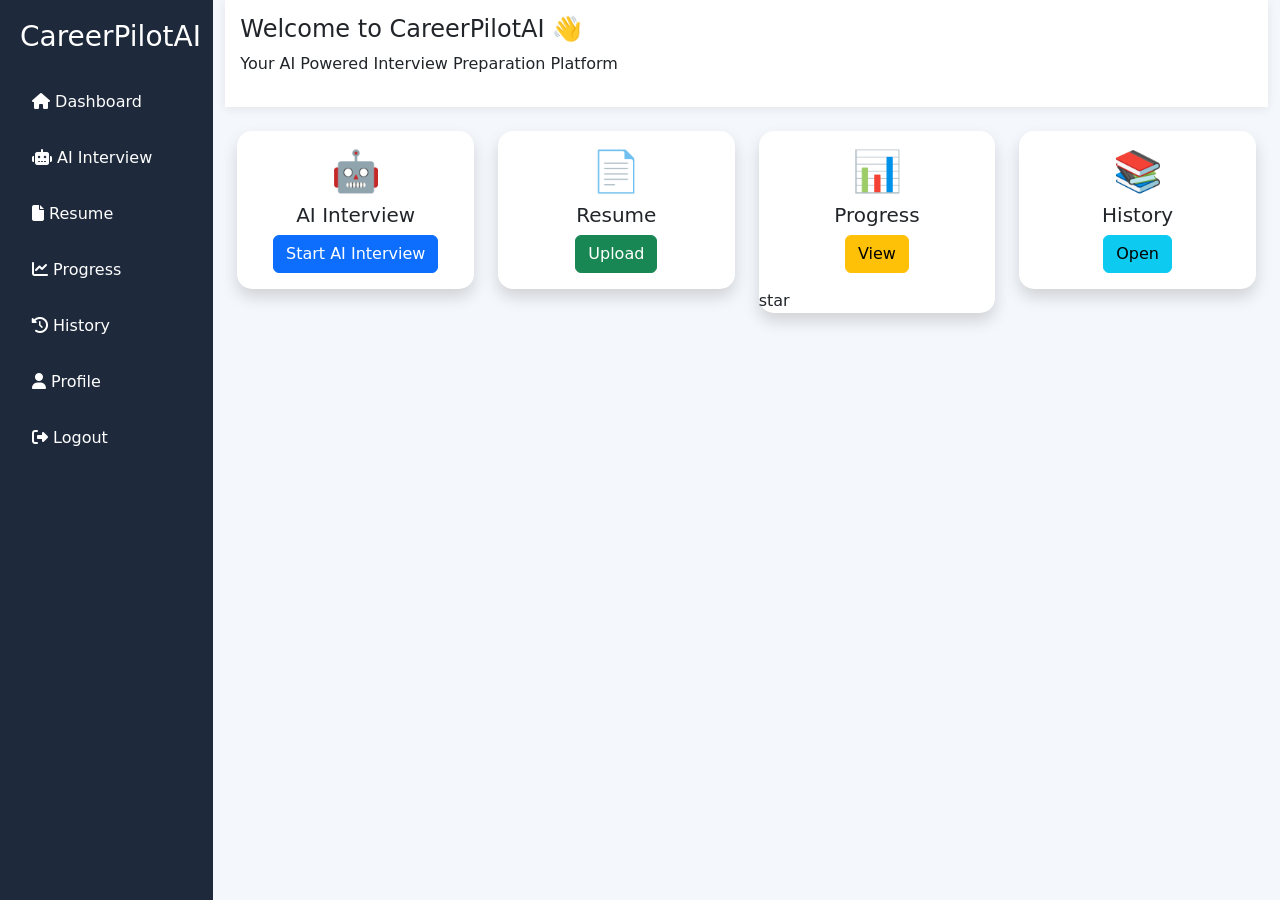
==== src/main/resources/static/dashboard.html @ e0d80100 "Added interview module and question generation" ====
<!DOCTYPE html>
<html lang="en">
<head>

    <meta charset="UTF-8">
    <meta name="viewport" content="width=device-width, initial-scale=1">

    <title>CareerPilotAI Dashboard</title>

    <link href="https://cdn.jsdelivr.net/npm/bootstrap@5.3.7/dist/css/bootstrap.min.css" rel="stylesheet">
    <link rel="stylesheet"
          href="https://cdnjs.cloudflare.com/ajax/libs/font-awesome/6.7.2/css/all.min.css">

    <style>

        body{
            background:#f4f7fb;
        }

        .sidebar{
            background:#1e293b;
            height:100vh;
            color:white;
            padding:20px;
        }

        .sidebar a{
            color:white;
            text-decoration:none;
            display:block;
            padding:12px;
            border-radius:8px;
            margin-bottom:8px;
        }

        .sidebar a:hover{
            background:#334155;
        }

        .card{
            border:none;
            border-radius:15px;
        }

        .card:hover{
            transform:translateY(-5px);
            transition:.3s;
        }

        .topbar{
            background:white;
            padding:15px;
            box-shadow:0 2px 10px rgba(0,0,0,.08);
        }

    </style>

</head>

<body>

<div class="container-fluid">

    <div class="row">

        <div class="col-md-2 sidebar">

            <h3 class="text-center mb-4">
                CareerPilotAI
            </h3>

            <a href="#"><i class="fa fa-home"></i> Dashboard</a>

            <a href="#"><i class="fa fa-robot"></i> AI Interview</a>

            <a href="#"><i class="fa fa-file"></i> Resume</a>

            <a href="#"><i class="fa fa-chart-line"></i> Progress</a>

            <a href="#"><i class="fa fa-history"></i> History</a>

            <a href="#"><i class="fa fa-user"></i> Profile</a>

            <a href="login.html"><i class="fa fa-right-from-bracket"></i> Logout</a>

        </div>

        <div class="col-md-10">

            <div class="topbar">

                <h4>Welcome to CareerPilotAI 👋</h4>

                <p>Your AI Powered Interview Preparation Platform</p>

            </div>

            <div class="container mt-4">

                <div class="row">

                    <div class="col-md-3 mb-4">

                        <div class="card shadow">

                            <div class="card-body text-center">

                                <h1>🤖</h1>

                                <h5>AI Interview</h5>

                                <a href="/interview.html" class="btn btn-primary">
                                    Start AI Interview
                                </a>

                            </div>

                        </div>

                    </div>

                    <div class="col-md-3 mb-4">

                        <div class="card shadow">

                            <div class="card-body text-center">

                                <h1>📄</h1>

                                <h5>Resume</h5>

                                <a href="/resume.html" class="btn btn-success">
                                    Upload
                                </a>

                            </div>

                        </div>

                    </div>

                    <div class="col-md-3 mb-4">

                        <div class="card shadow">

                            <div class="card-body text-center">

                                <h1>📊</h1>

                                <h5>Progress</h5>

                                <a href="/progress.html" class="btn btn-warning">
                                    View
                                </a>

                            </div>star

                        </div>

                    </div>

                    <div class="col-md-3 mb-4">

                        <div class="card shadow">

                            <div class="card-body text-center">

                                <h1>📚</h1>

                                <h5>History</h5>

                                <a href="/history.html" class="btn btn-info">
                                    Open
                                </a>

                            </div>

                        </div>

                    </div>

                </div>

            </div>

        </div>

    </div>

</div>

</body>
</html>
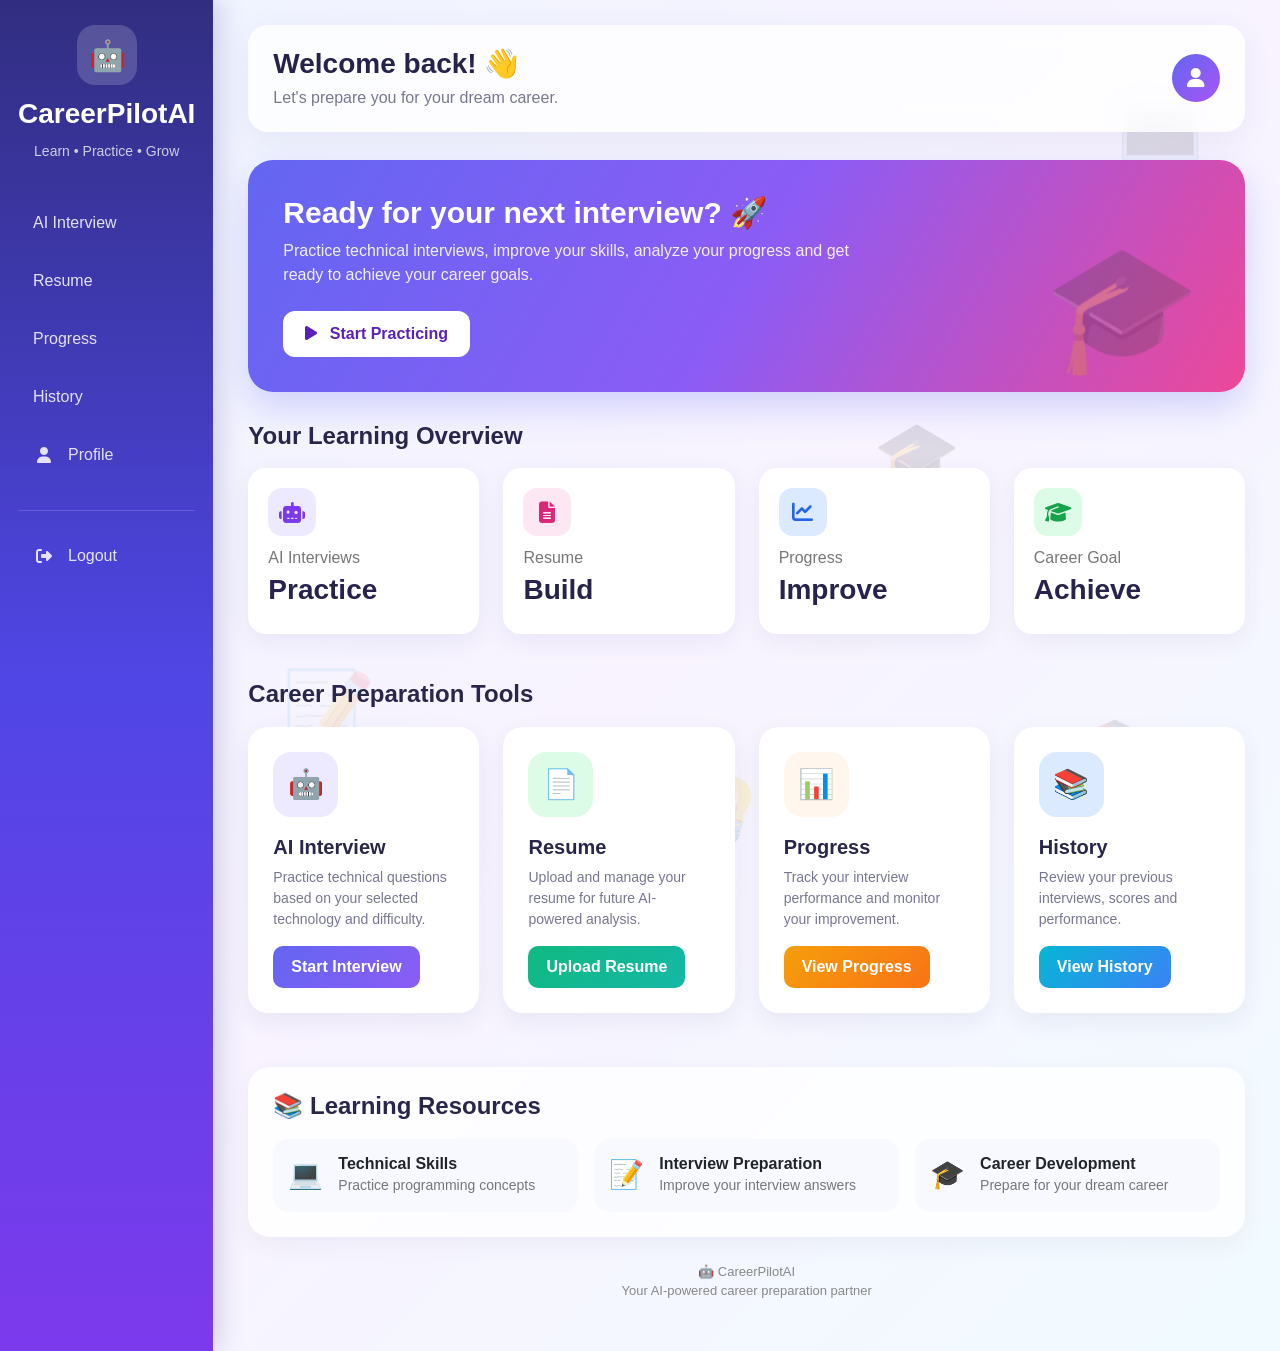
==== commit 85e33927: "Upgrade CareerPilotAI frontend UI" ====
--- a/src/main/resources/static/dashboard.html
+++ b/src/main/resources/static/dashboard.html
@@ -7,50 +7,478 @@
 
     <title>CareerPilotAI Dashboard</title>
 
-    <link href="https://cdn.jsdelivr.net/npm/bootstrap@5.3.7/dist/css/bootstrap.min.css" rel="stylesheet">
+    <link href="https://cdn.jsdelivr.net/npm/bootstrap@5.3.7/dist/css/bootstrap.min.css"
+          rel="stylesheet">
+
     <link rel="stylesheet"
           href="https://cdnjs.cloudflare.com/ajax/libs/font-awesome/6.7.2/css/all.min.css">
 
     <style>
 
-        body{
-            background:#f4f7fb;
-        }
-
-        .sidebar{
-            background:#1e293b;
-            height:100vh;
-            color:white;
-            padding:20px;
-        }
-
-        .sidebar a{
-            color:white;
-            text-decoration:none;
-            display:block;
-            padding:12px;
-            border-radius:8px;
-            margin-bottom:8px;
-        }
-
-        .sidebar a:hover{
-            background:#334155;
-        }
-
-        .card{
-            border:none;
-            border-radius:15px;
-        }
-
-        .card:hover{
-            transform:translateY(-5px);
-            transition:.3s;
-        }
-
-        .topbar{
-            background:white;
-            padding:15px;
-            box-shadow:0 2px 10px rgba(0,0,0,.08);
+        * {
+            box-sizing: border-box;
+        }
+
+        body {
+            margin: 0;
+            font-family: "Segoe UI", sans-serif;
+            background: linear-gradient(135deg, #eef4ff, #f8f3ff, #f1fbff);
+            min-height: 100vh;
+            overflow-x: hidden;
+        }
+
+        /* =========================
+           BACKGROUND STICKERS
+        ========================== */
+
+        .sticker {
+            position: fixed;
+            z-index: 0;
+            pointer-events: none;
+            user-select: none;
+            opacity: 0.14;
+            animation: float 6s ease-in-out infinite;
+        }
+
+        .sticker-1 {
+            top: 8%;
+            right: 5%;
+            font-size: 90px;
+        }
+
+        .sticker-2 {
+            bottom: 8%;
+            right: 8%;
+            font-size: 85px;
+            animation-delay: 1s;
+        }
+
+        .sticker-3 {
+            top: 45%;
+            right: 25%;
+            font-size: 70px;
+            animation-delay: 2s;
+        }
+
+        .sticker-4 {
+            bottom: 15%;
+            left: 22%;
+            font-size: 75px;
+            animation-delay: 3s;
+        }
+
+        .sticker-5 {
+            top: 18%;
+            left: 25%;
+            font-size: 65px;
+            animation-delay: 1.5s;
+        }
+
+        .sticker-6 {
+            bottom: 5%;
+            right: 40%;
+            font-size: 60px;
+            animation-delay: 2.5s;
+        }
+
+        @keyframes float {
+
+            0%, 100% {
+                transform: translateY(0) rotate(-3deg);
+            }
+
+            50% {
+                transform: translateY(-15px) rotate(3deg);
+            }
+
+        }
+
+        /* =========================
+           SIDEBAR
+        ========================== */
+
+        .sidebar {
+            min-height: 100vh;
+            background: linear-gradient(180deg, #312e81, #4f46e5, #7c3aed);
+            color: white;
+            padding: 25px 18px;
+            position: relative;
+            z-index: 10;
+            box-shadow: 5px 0 25px rgba(50, 40, 120, 0.2);
+        }
+
+        .brand {
+            text-align: center;
+            margin-bottom: 35px;
+        }
+
+        .brand-icon {
+            width: 60px;
+            height: 60px;
+            margin: auto;
+            border-radius: 18px;
+            background: rgba(255,255,255,0.18);
+            display: flex;
+            align-items: center;
+            justify-content: center;
+            font-size: 30px;
+            backdrop-filter: blur(10px);
+        }
+
+        .brand h3 {
+            margin-top: 12px;
+            font-weight: 700;
+        }
+
+        .brand small {
+            opacity: 0.75;
+        }
+
+        .sidebar a {
+            color: rgba(255,255,255,0.85);
+            text-decoration: none;
+            display: flex;
+            align-items: center;
+            gap: 13px;
+            padding: 13px 15px;
+            border-radius: 12px;
+            margin-bottom: 8px;
+            transition: all 0.25s ease;
+        }
+
+        .sidebar a i {
+            width: 22px;
+            text-align: center;
+        }
+
+        .sidebar a:hover {
+            background: rgba(255,255,255,0.17);
+            color: white;
+            transform: translateX(5px);
+        }
+
+        .sidebar a.active {
+            background: white;
+            color: #4f46e5;
+            font-weight: 600;
+            box-shadow: 0 5px 15px rgba(0,0,0,0.12);
+        }
+
+        .logout {
+            margin-top: 30px;
+            border-top: 1px solid rgba(255,255,255,0.15);
+            padding-top: 20px;
+        }
+
+        /* =========================
+           MAIN CONTENT
+        ========================== */
+
+        .main-content {
+            position: relative;
+            z-index: 2;
+            padding: 25px 35px;
+        }
+
+        /* =========================
+           TOP BAR
+        ========================== */
+
+        .topbar {
+            background: rgba(255,255,255,0.8);
+            backdrop-filter: blur(15px);
+            border-radius: 20px;
+            padding: 22px 25px;
+            box-shadow: 0 8px 30px rgba(80,80,130,0.08);
+            display: flex;
+            justify-content: space-between;
+            align-items: center;
+            margin-bottom: 28px;
+        }
+
+        .welcome h3 {
+            font-weight: 700;
+            color: #25234a;
+            margin-bottom: 5px;
+        }
+
+        .welcome p {
+            margin: 0;
+            color: #777792;
+        }
+
+        .profile-icon {
+            width: 48px;
+            height: 48px;
+            border-radius: 50%;
+            background: linear-gradient(135deg, #6366f1, #a855f7);
+            color: white;
+            display: flex;
+            align-items: center;
+            justify-content: center;
+            font-size: 20px;
+        }
+
+        /* =========================
+           HERO SECTION
+        ========================== */
+
+        .hero {
+            background: linear-gradient(120deg, #6366f1, #8b5cf6, #ec4899);
+            border-radius: 25px;
+            padding: 35px;
+            color: white;
+            position: relative;
+            overflow: hidden;
+            margin-bottom: 30px;
+            box-shadow: 0 15px 35px rgba(99,102,241,0.25);
+        }
+
+        .hero h2 {
+            font-weight: 700;
+            font-size: 30px;
+        }
+
+        .hero p {
+            max-width: 600px;
+            opacity: 0.9;
+        }
+
+        .hero-button {
+            background: white;
+            color: #5b21b6;
+            border: none;
+            padding: 11px 22px;
+            border-radius: 12px;
+            font-weight: 600;
+            text-decoration: none;
+            display: inline-block;
+            margin-top: 8px;
+        }
+
+        .hero-button:hover {
+            background: #f3f4f6;
+            color: #4c1d95;
+        }
+
+        .hero-emoji {
+            position: absolute;
+            right: 45px;
+            bottom: -10px;
+            font-size: 125px;
+            opacity: 0.25;
+        }
+
+        /* =========================
+           QUICK STATISTICS
+        ========================== */
+
+        .stat-card {
+            border: none;
+            border-radius: 18px;
+            background: white;
+            padding: 20px;
+            box-shadow: 0 7px 25px rgba(50,50,100,0.07);
+            transition: 0.3s;
+        }
+
+        .stat-card:hover {
+            transform: translateY(-5px);
+        }
+
+        .stat-icon {
+            width: 48px;
+            height: 48px;
+            border-radius: 14px;
+            display: flex;
+            align-items: center;
+            justify-content: center;
+            font-size: 21px;
+            margin-bottom: 12px;
+        }
+
+        .purple {
+            background: #ede9fe;
+            color: #7c3aed;
+        }
+
+        .pink {
+            background: #fce7f3;
+            color: #db2777;
+        }
+
+        .blue {
+            background: #dbeafe;
+            color: #2563eb;
+        }
+
+        .green {
+            background: #dcfce7;
+            color: #16a34a;
+        }
+
+        .stat-card h6 {
+            color: #777;
+            margin-bottom: 5px;
+        }
+
+        .stat-card h3 {
+            color: #27234d;
+            font-weight: 700;
+        }
+
+        /* =========================
+           FEATURE CARDS
+        ========================== */
+
+        .section-title {
+            font-weight: 700;
+            color: #29264c;
+            margin: 30px 0 18px;
+        }
+
+        .feature-card {
+            background: white;
+            border: none;
+            border-radius: 20px;
+            padding: 25px;
+            height: 100%;
+            box-shadow: 0 8px 25px rgba(60,60,110,0.08);
+            transition: all 0.3s ease;
+            position: relative;
+            overflow: hidden;
+        }
+
+        .feature-card:hover {
+            transform: translateY(-8px);
+            box-shadow: 0 15px 35px rgba(60,60,110,0.15);
+        }
+
+        .feature-icon {
+            width: 65px;
+            height: 65px;
+            border-radius: 18px;
+            display: flex;
+            align-items: center;
+            justify-content: center;
+            font-size: 29px;
+            margin-bottom: 18px;
+        }
+
+        .feature-card h5 {
+            font-weight: 700;
+            color: #29264c;
+        }
+
+        .feature-card p {
+            color: #777792;
+            font-size: 14px;
+            min-height: 42px;
+        }
+
+        .feature-btn {
+            border: none;
+            border-radius: 10px;
+            padding: 9px 18px;
+            color: white;
+            text-decoration: none;
+            display: inline-block;
+            font-weight: 600;
+        }
+
+        .btn-interview {
+            background: linear-gradient(135deg,#6366f1,#8b5cf6);
+        }
+
+        .btn-resume {
+            background: linear-gradient(135deg,#10b981,#14b8a6);
+        }
+
+        .btn-progress {
+            background: linear-gradient(135deg,#f59e0b,#f97316);
+        }
+
+        .btn-history {
+            background: linear-gradient(135deg,#06b6d4,#3b82f6);
+        }
+
+        /* =========================
+           LEARNING RESOURCES
+        ========================== */
+
+        .resources {
+            background: rgba(255,255,255,0.8);
+            border-radius: 22px;
+            padding: 25px;
+            margin-top: 30px;
+            box-shadow: 0 8px 25px rgba(60,60,110,0.06);
+        }
+
+        .resource-item {
+            display: flex;
+            align-items: center;
+            gap: 15px;
+            padding: 15px;
+            border-radius: 15px;
+            background: #f8f9ff;
+            transition: 0.25s;
+        }
+
+        .resource-item:hover {
+            background: #eef2ff;
+            transform: translateY(-2px);
+        }
+
+        .resource-icon {
+            font-size: 28px;
+        }
+
+        .resource-item h6 {
+            margin: 0;
+            font-weight: 600;
+        }
+
+        .resource-item small {
+            color: #777;
+        }
+
+        /* =========================
+           FOOTER
+        ========================== */
+
+        .footer {
+            text-align: center;
+            padding: 25px;
+            color: #888;
+            font-size: 13px;
+        }
+
+        /* =========================
+           RESPONSIVE
+        ========================== */
+
+        @media(max-width: 768px) {
+
+            .sidebar {
+                min-height: auto;
+            }
+
+            .main-content {
+                padding: 15px;
+            }
+
+            .topbar {
+                padding: 18px;
+            }
+
+            .hero {
+                padding: 25px;
+            }
+
+            .hero-emoji {
+                display: none;
+            }
+
         }
 
     </style>
@@ -59,79 +487,390 @@
 
 <body>
 
+<!-- Decorative Educational Stickers -->
+
+<div class="sticker sticker-1">💻</div>
+<div class="sticker sticker-2">📚</div>
+<div class="sticker sticker-3">🎓</div>
+<div class="sticker sticker-4">📝</div>
+<div class="sticker sticker-5">🤖</div>
+<div class="sticker sticker-6">💡</div>
+
+
 <div class="container-fluid">
 
     <div class="row">
 
-        <div class="col-md-2 sidebar">
-
-            <h3 class="text-center mb-4">
-                CareerPilotAI
-            </h3>
-
-            <a href="#"><i class="fa fa-home"></i> Dashboard</a>
-
-            <a href="#"><i class="fa fa-robot"></i> AI Interview</a>
-
-            <a href="#"><i class="fa fa-file"></i> Resume</a>
-
-            <a href="#"><i class="fa fa-chart-line"></i> Progress</a>
-
-            <a href="#"><i class="fa fa-history"></i> History</a>
-
-            <a href="#"><i class="fa fa-user"></i> Profile</a>
-
-            <a href="login.html"><i class="fa fa-right-from-bracket"></i> Logout</a>
+        <!-- ================= SIDEBAR ================= -->
+
+        <div class="col-lg-2 col-md-3 sidebar">
+
+            <div class="brand">
+
+                <div class="brand-icon">
+                    🤖
+                </div>
+
+                <h3>CareerPilotAI</h3>
+
+                <small>Learn • Practice • Grow</small>
+
+            </div>
+
+
+            <a href="interview.html">AI Interview</a>
+
+            <a href="resume.html">Resume</a>
+
+            <a href="progress.html">Progress</a>
+
+            <a href="history.html">History</a>
+
+            <a href="#">
+
+                <i class="fa fa-user"></i>
+
+                Profile
+
+            </a>
+
+
+            <div class="logout">
+
+                <a href="login.html">
+
+                    <i class="fa fa-right-from-bracket"></i>
+
+                    Logout
+
+                </a>
+
+            </div>
 
         </div>
 
-        <div class="col-md-10">
+
+        <!-- ================= MAIN CONTENT ================= -->
+
+        <div class="col-lg-10 col-md-9 main-content">
+
+
+            <!-- TOP BAR -->
 
             <div class="topbar">
 
-                <h4>Welcome to CareerPilotAI 👋</h4>
-
-                <p>Your AI Powered Interview Preparation Platform</p>
+                <div class="welcome">
+
+                    <h3>
+                        Welcome back! 👋
+                    </h3>
+
+                    <p>
+                        Let's prepare you for your dream career.
+                    </p>
+
+                </div>
+
+                <div class="profile-icon">
+
+                    <i class="fa fa-user"></i>
+
+                </div>
 
             </div>
 
-            <div class="container mt-4">
-
-                <div class="row">
-
-                    <div class="col-md-3 mb-4">
-
-                        <div class="card shadow">
-
-                            <div class="card-body text-center">
-
-                                <h1>🤖</h1>
-
-                                <h5>AI Interview</h5>
-
-                                <a href="/interview.html" class="btn btn-primary">
-                                    Start AI Interview
-                                </a>
-
+
+            <!-- HERO -->
+
+            <div class="hero">
+
+                <div>
+
+                    <h2>
+                        Ready for your next interview? 🚀
+                    </h2>
+
+                    <p>
+                        Practice technical interviews, improve your
+                        skills, analyze your progress and get ready
+                        to achieve your career goals.
+                    </p>
+
+                    <a href="interview.html"
+                       class="hero-button">
+
+                        <i class="fa fa-play me-2"></i>
+
+                        Start Practicing
+
+                    </a>
+
+                </div>
+
+                <div class="hero-emoji">
+                    🎓
+                </div>
+
+            </div>
+
+
+            <!-- STATISTICS -->
+
+            <h4 class="section-title">
+                Your Learning Overview
+            </h4>
+
+            <div class="row">
+
+
+                <div class="col-lg-3 col-md-6 mb-3">
+
+                    <div class="stat-card">
+
+                        <div class="stat-icon purple">
+
+                            <i class="fa fa-robot"></i>
+
+                        </div>
+
+                        <h6>AI Interviews</h6>
+
+                        <h3>Practice</h3>
+
+                    </div>
+
+                </div>
+
+
+                <div class="col-lg-3 col-md-6 mb-3">
+
+                    <div class="stat-card">
+
+                        <div class="stat-icon pink">
+
+                            <i class="fa fa-file-lines"></i>
+
+                        </div>
+
+                        <h6>Resume</h6>
+
+                        <h3>Build</h3>
+
+                    </div>
+
+                </div>
+
+
+                <div class="col-lg-3 col-md-6 mb-3">
+
+                    <div class="stat-card">
+
+                        <div class="stat-icon blue">
+
+                            <i class="fa fa-chart-line"></i>
+
+                        </div>
+
+                        <h6>Progress</h6>
+
+                        <h3>Improve</h3>
+
+                    </div>
+
+                </div>
+
+
+                <div class="col-lg-3 col-md-6 mb-3">
+
+                    <div class="stat-card">
+
+                        <div class="stat-icon green">
+
+                            <i class="fa fa-graduation-cap"></i>
+
+                        </div>
+
+                        <h6>Career Goal</h6>
+
+                        <h3>Achieve</h3>
+
+                    </div>
+
+                </div>
+
+            </div>
+
+
+            <!-- FEATURES -->
+
+            <h4 class="section-title">
+
+                Career Preparation Tools
+
+            </h4>
+
+
+            <div class="row">
+
+
+                <!-- INTERVIEW -->
+
+                <div class="col-lg-3 col-md-6 mb-4">
+
+                    <div class="feature-card">
+
+                        <div class="feature-icon purple">
+
+                            🤖
+
+                        </div>
+
+                        <h5>AI Interview</h5>
+
+                        <p>
+                            Practice technical questions based on
+                            your selected technology and difficulty.
+                        </p>
+
+                        <a href="interview.html"
+                           class="feature-btn btn-interview">
+
+                            Start Interview
+
+                        </a>
+
+                    </div>
+
+                </div>
+
+
+                <!-- RESUME -->
+
+                <div class="col-lg-3 col-md-6 mb-4">
+
+                    <div class="feature-card">
+
+                        <div class="feature-icon green">
+
+                            📄
+
+                        </div>
+
+                        <h5>Resume</h5>
+
+                        <p>
+                            Upload and manage your resume for future
+                            AI-powered analysis.
+                        </p>
+
+                        <a href="resume.html"
+                           class="feature-btn btn-resume">
+
+                            Upload Resume
+
+                        </a>
+
+                    </div>
+
+                </div>
+
+
+                <!-- PROGRESS -->
+
+                <div class="col-lg-3 col-md-6 mb-4">
+
+                    <div class="feature-card">
+
+                        <div class="feature-icon"
+
+                             style="background:#fff7ed;color:#f97316;">
+
+                            📊
+
+                        </div>
+
+                        <h5>Progress</h5>
+
+                        <p>
+                            Track your interview performance and
+                            monitor your improvement.
+                        </p>
+
+                        <a href="progress.html"
+                           class="feature-btn btn-progress">
+
+                            View Progress
+
+                        </a>
+
+                    </div>
+
+                </div>
+
+
+                <!-- HISTORY -->
+
+                <div class="col-lg-3 col-md-6 mb-4">
+
+                    <div class="feature-card">
+
+                        <div class="feature-icon blue">
+
+                            📚
+
+                        </div>
+
+                        <h5>History</h5>
+
+                        <p>
+                            Review your previous interviews,
+                            scores and performance.
+                        </p>
+
+                        <a href="history.html"
+                           class="feature-btn btn-history">
+
+                            View History
+
+                        </a>
+
+                    </div>
+
+                </div>
+
+            </div>
+
+
+            <!-- LEARNING RESOURCES -->
+
+            <div class="resources">
+
+                <h4 class="section-title mt-0">
+
+                    📚 Learning Resources
+
+                </h4>
+
+                <div class="row g-3">
+
+
+                    <div class="col-md-4">
+
+                        <div class="resource-item">
+
+                            <div class="resource-icon">
+                                💻
                             </div>
 
-                        </div>
-
-                    </div>
-
-                    <div class="col-md-3 mb-4">
-
-                        <div class="card shadow">
-
-                            <div class="card-body text-center">
-
-                                <h1>📄</h1>
-
-                                <h5>Resume</h5>
-
-                                <a href="/resume.html" class="btn btn-success">
-                                    Upload
-                                </a>
+                            <div>
+
+                                <h6>
+                                    Technical Skills
+                                </h6>
+
+                                <small>
+                                    Practice programming concepts
+                                </small>
 
                             </div>
 
@@ -139,55 +878,83 @@
 
                     </div>
 
-                    <div class="col-md-3 mb-4">
-
-                        <div class="card shadow">
-
-                            <div class="card-body text-center">
-
-                                <h1>📊</h1>
-
-                                <h5>Progress</h5>
-
-                                <a href="/progress.html" class="btn btn-warning">
-                                    View
-                                </a>
-
-                            </div>star
-
-                        </div>
-
-                    </div>
-
-                    <div class="col-md-3 mb-4">
-
-                        <div class="card shadow">
-
-                            <div class="card-body text-center">
-
-                                <h1>📚</h1>
-
-                                <h5>History</h5>
-
-                                <a href="/history.html" class="btn btn-info">
-                                    Open
-                                </a>
-
+
+                    <div class="col-md-4">
+
+                        <div class="resource-item">
+
+                            <div class="resource-icon">
+                                📝
                             </div>
 
-                        </div>
-
-                    </div>
+                            <div>
+
+                                <h6>
+                                    Interview Preparation
+                                </h6>
+
+                                <small>
+                                    Improve your interview answers
+                                </small>
+
+                            </div>
+
+                        </div>
+
+                    </div>
+
+
+                    <div class="col-md-4">
+
+                        <div class="resource-item">
+
+                            <div class="resource-icon">
+                                🎓
+                            </div>
+
+                            <div>
+
+                                <h6>
+                                    Career Development
+                                </h6>
+
+                                <small>
+                                    Prepare for your dream career
+                                </small>
+
+                            </div>
+
+                        </div>
+
+                    </div>
+
 
                 </div>
 
             </div>
 
+
+            <!-- FOOTER -->
+
+            <div class="footer">
+
+                <div>
+                    🤖 CareerPilotAI
+                </div>
+
+                <div>
+                    Your AI-powered career preparation partner
+                </div>
+
+            </div>
+
+
         </div>
 
     </div>
 
 </div>
+
 
 </body>
 </html>
